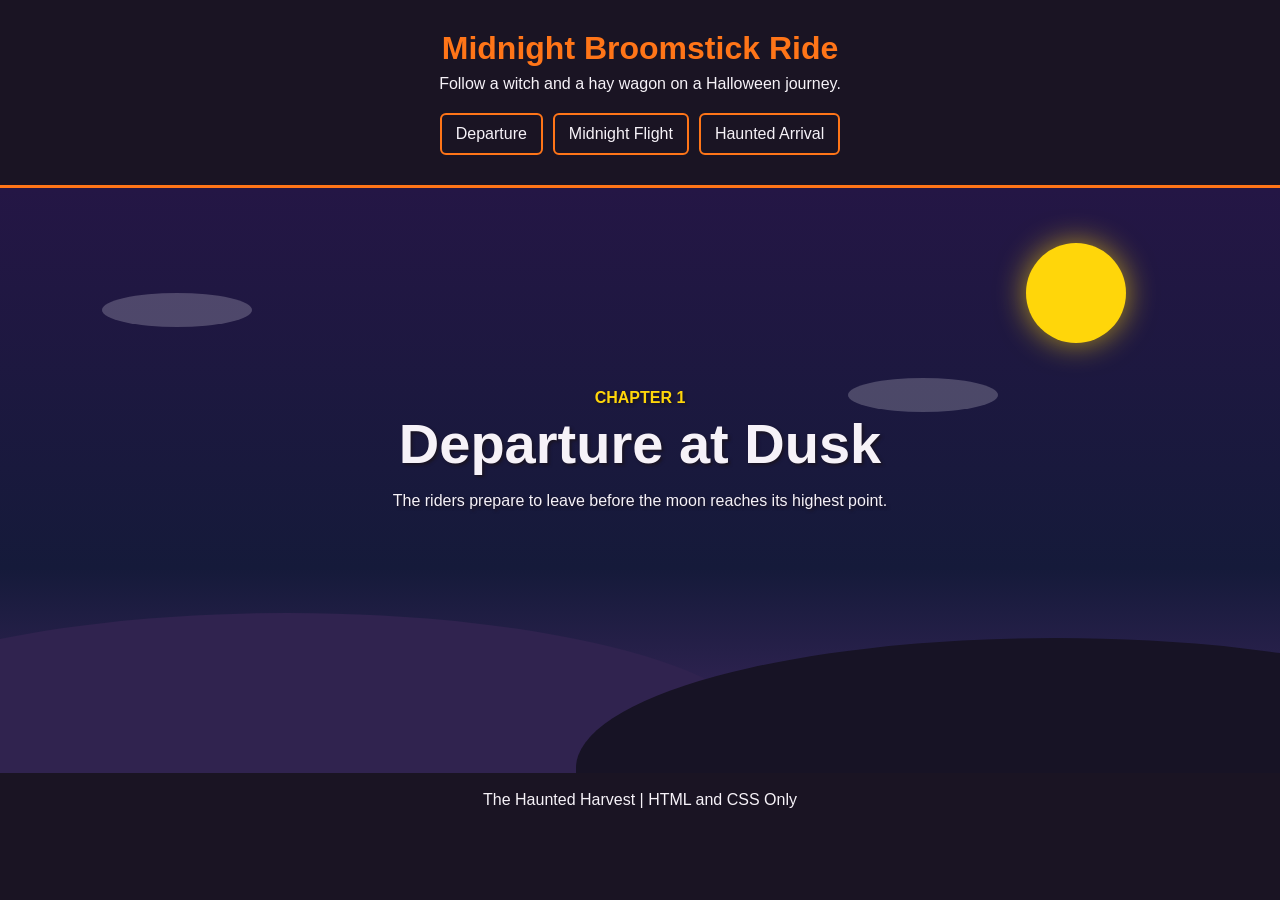
==== index.html @ 27c9c24b "Add Midnight Broomstick Ride starter" ====
<!DOCTYPE html>
<html lang="en">
<head>
    <meta charset="UTF-8">
    <meta name="viewport" content="width=device-width, initial-scale=1.0">
    <title>Midnight Broomstick Ride</title>
    <link rel="stylesheet" href="haunted-harvest.css">
</head>
<body>
    <header class="page-header">
        <h1>Midnight Broomstick Ride</h1>
        <p>Follow a witch and a hay wagon on a Halloween journey.</p>

        <nav class="scene-nav" aria-label="Scene navigation">
            <a href="#departure">Departure</a>
            <a href="#flight">Midnight Flight</a>
            <a href="#arrival">Haunted Arrival</a>
        </nav>
    </header>

    <main class="scenes">
        <section class="scene" id="departure">
            <div class="sky">
                <div class="moon" aria-hidden="true"></div>
                <div class="cloud cloud-one" aria-hidden="true"></div>
                <div class="cloud cloud-two" aria-hidden="true"></div>

                <!-- Characters and animations can be added inside this area. -->
                <div class="scene-message">
                    <p>Chapter 1</p>
                    <h2>Departure at Dusk</h2>
                    <p>The riders prepare to leave before the moon reaches its highest point.</p>
                </div>

                <div class="hill hill-back" aria-hidden="true"></div>
                <div class="hill hill-front" aria-hidden="true"></div>
            </div>
        </section>

        <section class="scene" id="flight">
            <div class="sky flight-sky">
                <div class="moon full-moon" aria-hidden="true"></div>
                <div class="cloud cloud-one" aria-hidden="true"></div>
                <div class="cloud cloud-two" aria-hidden="true"></div>

                <!-- Add the witch, owls, sparks, and hay wagon here. -->
                <div class="scene-message">
                    <p>Chapter 2</p>
                    <h2>Across the Midnight Sky</h2>
                    <p>The travelers move through the clouds under a glowing full moon.</p>
                </div>

                <div class="hill hill-back" aria-hidden="true"></div>
                <div class="hill hill-front" aria-hidden="true"></div>
            </div>
        </section>

        <section class="scene" id="arrival">
            <div class="sky arrival-sky">
                <div class="moon small-moon" aria-hidden="true"></div>
                <div class="cloud cloud-one" aria-hidden="true"></div>
                <div class="cloud cloud-two" aria-hidden="true"></div>

                <!-- Add the final destination and arrival action here. -->
                <div class="scene-message">
                    <p>Chapter 3</p>
                    <h2>Haunted Arrival</h2>
                    <p>The journey ends beyond the hills at a mysterious Halloween gathering.</p>
                </div>

                <div class="hill hill-back" aria-hidden="true"></div>
                <div class="hill hill-front" aria-hidden="true"></div>
            </div>
        </section>
    </main>

    <footer>
        <p>The Haunted Harvest | HTML and CSS Only</p>
    </footer>
</body>
</html>
---- haunted-harvest.css ----
/* Halloween color palette */
:root {
    --pumpkin: #ff7518;
    --candy-purple: #5a189a;
    --spider-black: #1a1423;
    --slime-green: #8ac926;
    --ghost-white: #f6f2f8;
    --candle-glow: #ffd60a;
    --night-blue: #151a3a;
    --hill-back: #30234f;
    --hill-front: #171325;
}

* {
    box-sizing: border-box;
}

html {
    scroll-behavior: smooth;
}

body {
    margin: 0;
    background-color: var(--spider-black);
    color: var(--ghost-white);
    font-family: Arial, Helvetica, sans-serif;
}

.page-header {
    padding: 24px 16px;
    text-align: center;
    background-color: var(--spider-black);
    border-bottom: 3px solid var(--pumpkin);
}

.page-header h1 {
    margin: 0 0 8px;
    color: var(--pumpkin);
}

.page-header p {
    margin: 0 0 20px;
}

.scene-nav {
    display: flex;
    flex-wrap: wrap;
    justify-content: center;
    gap: 10px;
}

.scene-nav a {
    padding: 10px 14px;
    border: 2px solid var(--pumpkin);
    border-radius: 6px;
    color: var(--ghost-white);
    text-decoration: none;
}

.scene-nav a:hover,
.scene-nav a:focus {
    background-color: var(--pumpkin);
    color: var(--spider-black);
}

.scene-nav a:focus-visible {
    outline: 3px solid var(--candle-glow);
    outline-offset: 3px;
}

/* CSS-only scene switching from the assignment starter code */
.scene {
    display: none;
}

.scenes:not(:has(.scene:target)) .scene:first-child {
    display: block;
}

.scene:target {
    display: block;
}

.sky {
    position: relative;
    min-height: 65vh;
    overflow: hidden;
    background: linear-gradient(#241645, var(--night-blue) 65%, #3f285f);
}

.flight-sky {
    background: linear-gradient(#0b102b, #25194b 70%, #4a2b63);
}

.arrival-sky {
    background: linear-gradient(#30184f, #a13e42 70%, var(--pumpkin));
}

.moon {
    position: absolute;
    top: 55px;
    right: 12%;
    width: 100px;
    height: 100px;
    border-radius: 50%;
    background-color: var(--candle-glow);
    box-shadow: 0 0 30px rgba(255, 214, 10, 0.65);
}

.full-moon {
    width: 125px;
    height: 125px;
}

.small-moon {
    width: 75px;
    height: 75px;
}

.cloud {
    position: absolute;
    width: 150px;
    height: 34px;
    border-radius: 50%;
    background-color: rgba(246, 242, 248, 0.22);
}

.cloud-one {
    top: 105px;
    left: 8%;
}

.cloud-two {
    top: 190px;
    right: 22%;
}

.scene-message {
    position: relative;
    z-index: 4;
    width: min(520px, 86%);
    margin: 0 auto;
    padding-top: 165px;
    text-align: center;
    text-shadow: 2px 2px 3px var(--spider-black);
}

.scene-message p:first-child {
    margin-bottom: 4px;
    color: var(--candle-glow);
    font-weight: bold;
    text-transform: uppercase;
}

.scene-message h2 {
    margin: 0 0 12px;
    font-size: clamp(2rem, 7vw, 3.5rem);
}

.hill {
    position: absolute;
    bottom: -100px;
    width: 75%;
    height: 260px;
    border-radius: 50% 50% 0 0;
}

.hill-back {
    left: -15%;
    background-color: var(--hill-back);
}

.hill-front {
    right: -20%;
    bottom: -125px;
    background-color: var(--hill-front);
}

footer {
    padding: 18px;
    text-align: center;
    background-color: var(--spider-black);
}

footer p {
    margin: 0;
}

@media (min-width: 700px) {
    .page-header {
        padding: 30px 20px;
    }

    .scene-message {
        padding-top: 185px;
    }
}

/* Limit movement for users who prefer reduced motion. */
@media (prefers-reduced-motion: reduce) {
    * {
        animation-duration: 0.01ms !important;
        animation-iteration-count: 1 !important;
        scroll-behavior: auto !important;
    }
}
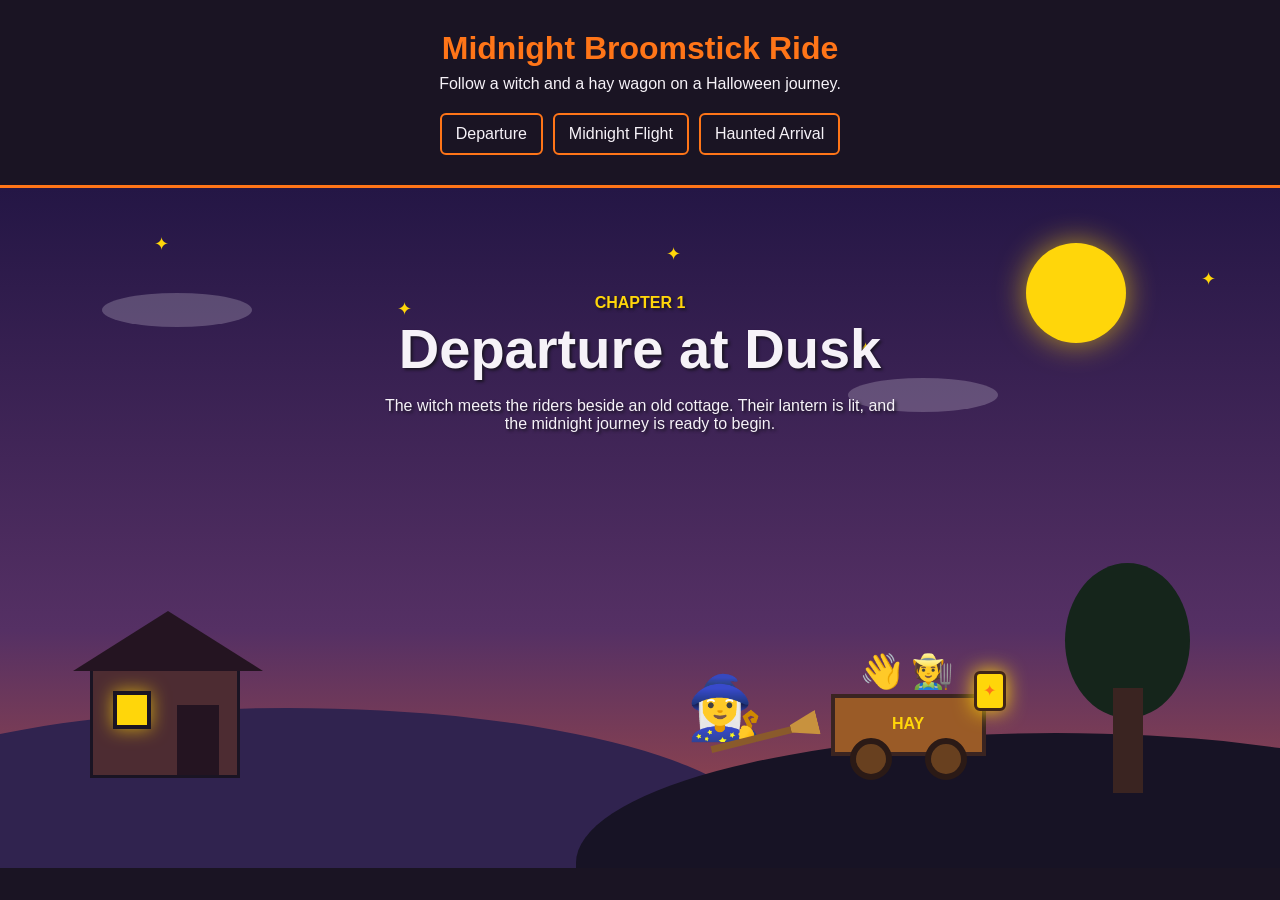
==== commit 240381f4: "Build departure scene" ====
--- a/index.html
+++ b/index.html
@@ -20,16 +20,51 @@
 
     <main class="scenes">
         <section class="scene" id="departure">
-            <div class="sky">
+            <div class="sky departure-sky">
+                <!-- Dusk background decorations -->
+                <div class="departure-stars" aria-hidden="true">
+                    <span>✦</span>
+                    <span>✦</span>
+                    <span>✦</span>
+                    <span>✦</span>
+                    <span>✦</span>
+                </div>
                 <div class="moon" aria-hidden="true"></div>
                 <div class="cloud cloud-one" aria-hidden="true"></div>
                 <div class="cloud cloud-two" aria-hidden="true"></div>
 
-                <!-- Characters and animations can be added inside this area. -->
-                <div class="scene-message">
+                <!-- Chapter title and short story introduction -->
+                <div class="scene-message departure-message">
                     <p>Chapter 1</p>
                     <h2>Departure at Dusk</h2>
-                    <p>The riders prepare to leave before the moon reaches its highest point.</p>
+                    <p>The witch meets the riders beside an old cottage. Their lantern is lit, and the midnight journey is ready to begin.</p>
+                </div>
+
+                <!-- Cottage and tree create the starting location -->
+                <div class="departure-cottage" aria-hidden="true">
+                    <div class="cottage-roof"></div>
+                    <div class="cottage-window"></div>
+                    <div class="cottage-door"></div>
+                </div>
+
+                <div class="departure-tree" aria-hidden="true">
+                    <div class="tree-top"></div>
+                    <div class="tree-trunk"></div>
+                </div>
+
+                <!-- The witch and wagon show human activity before takeoff -->
+                <div class="departure-characters" aria-hidden="true">
+                    <div class="waiting-witch">🧙‍♀️</div>
+                    <div class="waiting-broom"></div>
+
+                    <div class="hay-wagon">
+                        <div class="wagon-riders">👋 🧑‍🌾</div>
+                        <div class="wagon-hay">HAY</div>
+                        <div class="wagon-wheel wheel-left"></div>
+                        <div class="wagon-wheel wheel-right"></div>
+                    </div>
+
+                    <div class="departure-lantern">✦</div>
                 </div>
 
                 <div class="hill hill-back" aria-hidden="true"></div>
@@ -74,8 +109,5 @@
         </section>
     </main>
 
-    <footer>
-        <p>The Haunted Harvest | HTML and CSS Only</p>
-    </footer>
 </body>
 </html>
--- a/haunted-harvest.css
+++ b/haunted-harvest.css
@@ -176,14 +176,222 @@
     background-color: var(--hill-front);
 }
 
-footer {
-    padding: 18px;
+/* Departure scene background */
+.departure-sky {
+    min-height: 680px;
+    background: linear-gradient(#241645, #553064 65%, #a54b45);
+}
+
+.departure-stars span {
+    position: absolute;
+    color: var(--candle-glow);
+    font-size: 18px;
+}
+
+.departure-stars span:nth-child(1) {
+    top: 45px;
+    left: 12%;
+}
+
+.departure-stars span:nth-child(2) {
+    top: 110px;
+    left: 31%;
+}
+
+.departure-stars span:nth-child(3) {
+    top: 55px;
+    left: 52%;
+}
+
+.departure-stars span:nth-child(4) {
+    top: 150px;
+    left: 67%;
+}
+
+.departure-stars span:nth-child(5) {
+    top: 80px;
+    right: 5%;
+}
+
+.departure-message {
+    padding-top: 120px;
+}
+
+/* Small cottage beside the departure path */
+.departure-cottage {
+    position: absolute;
+    z-index: 2;
+    bottom: 90px;
+    left: 7%;
+    width: 150px;
+    height: 115px;
+    background-color: #4d2c32;
+    border: 3px solid var(--spider-black);
+}
+
+.cottage-roof {
+    position: absolute;
+    top: -55px;
+    left: -20px;
+    width: 0;
+    height: 0;
+    border-left: 95px solid transparent;
+    border-right: 95px solid transparent;
+    border-bottom: 60px solid #241421;
+}
+
+.cottage-window {
+    position: absolute;
+    top: 25px;
+    left: 20px;
+    width: 38px;
+    height: 38px;
+    background-color: var(--candle-glow);
+    border: 4px solid var(--spider-black);
+    box-shadow: 0 0 18px rgba(255, 214, 10, 0.7);
+}
+
+.cottage-door {
+    position: absolute;
+    right: 18px;
+    bottom: 0;
+    width: 42px;
+    height: 70px;
+    background-color: #241421;
+}
+
+/* Simple tree made with CSS shapes */
+.departure-tree {
+    position: absolute;
+    z-index: 2;
+    right: 7%;
+    bottom: 75px;
+    width: 125px;
+    height: 230px;
+}
+
+.tree-top {
+    position: absolute;
+    width: 125px;
+    height: 155px;
+    border-radius: 50%;
+    background-color: #15251b;
+}
+
+.tree-trunk {
+    position: absolute;
+    right: 47px;
+    bottom: 0;
+    width: 30px;
+    height: 105px;
+    background-color: #3a2421;
+}
+
+/* Characters and wagon waiting to begin the ride */
+.departure-characters {
+    position: absolute;
+    z-index: 4;
+    right: 23%;
+    bottom: 92px;
+    width: 300px;
+    height: 135px;
+}
+
+.waiting-witch {
+    position: absolute;
+    left: 0;
+    bottom: 32px;
+    font-size: 62px;
+}
+
+.waiting-broom {
+    position: absolute;
+    left: 24px;
+    bottom: 34px;
+    width: 92px;
+    height: 7px;
+    background-color: #8a5a2b;
+    transform: rotate(-14deg);
+}
+
+.waiting-broom::after {
+    content: "";
+    position: absolute;
+    right: -18px;
+    top: -10px;
+    width: 28px;
+    height: 25px;
+    background-color: #c8923e;
+    clip-path: polygon(0 35%, 100% 0, 100% 100%, 0 65%);
+}
+
+.hay-wagon {
+    position: absolute;
+    right: 0;
+    bottom: 20px;
+    width: 155px;
+    height: 62px;
+    border: 4px solid #3a2421;
+    background-color: #9a5b27;
+}
+
+.wagon-riders {
+    position: absolute;
+    top: -47px;
+    left: 25px;
+    font-size: 34px;
+}
+
+.wagon-hay {
+    padding-top: 17px;
+    color: var(--candle-glow);
+    font-weight: bold;
     text-align: center;
-    background-color: var(--spider-black);
-}
-
-footer p {
-    margin: 0;
+}
+
+.wagon-wheel {
+    position: absolute;
+    bottom: -28px;
+    width: 42px;
+    height: 42px;
+    border: 6px solid #2b1a16;
+    border-radius: 50%;
+    background-color: #68401f;
+}
+
+.wheel-left {
+    left: 15px;
+}
+
+.wheel-right {
+    right: 15px;
+}
+
+.departure-lantern {
+    position: absolute;
+    right: -20px;
+    bottom: 65px;
+    width: 32px;
+    height: 40px;
+    padding-top: 7px;
+    border: 3px solid #402517;
+    border-radius: 6px;
+    background-color: var(--candle-glow);
+    color: var(--pumpkin);
+    text-align: center;
+    box-shadow: 0 0 20px var(--candle-glow);
+    animation: departure-glow 2s ease-in-out infinite;
+}
+
+/* The lantern gently changes brightness. */
+@keyframes departure-glow {
+    0%, 100% {
+        opacity: 1;
+    }
+
+    50% {
+        opacity: 0.7;
+    }
 }
 
 @media (min-width: 700px) {
@@ -193,6 +401,31 @@
 
     .scene-message {
         padding-top: 185px;
+    }
+
+    .departure-message {
+        padding-top: 90px;
+    }
+}
+
+/* Keep the departure scene readable on small screens. */
+@media (max-width: 699px) {
+    .departure-cottage {
+        left: 3%;
+        transform: scale(0.8);
+        transform-origin: bottom left;
+    }
+
+    .departure-tree {
+        right: 0;
+        transform: scale(0.75);
+        transform-origin: bottom right;
+    }
+
+    .departure-characters {
+        right: 5%;
+        transform: scale(0.78);
+        transform-origin: bottom right;
     }
 }
 
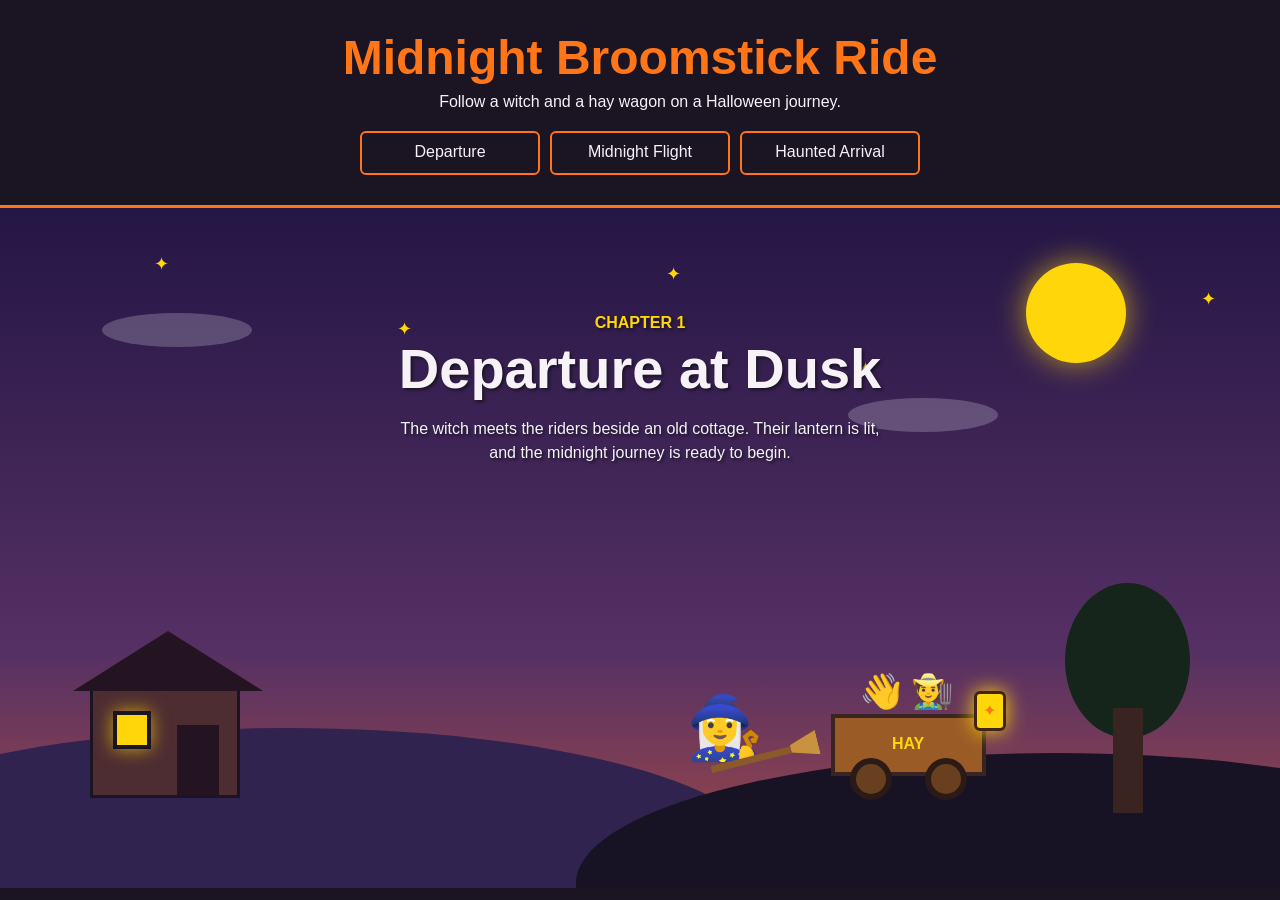
==== commit ccadd48d: "Build midnight flight scene" ====
--- a/index.html
+++ b/index.html
@@ -74,17 +74,53 @@
 
         <section class="scene" id="flight">
             <div class="sky flight-sky">
+                <!-- Ryan: Stars, moon, and clouds create the midnight background. -->
+                <div class="flight-stars" aria-hidden="true">
+                    <span>✦</span>
+                    <span>✦</span>
+                    <span>✦</span>
+                    <span>✦</span>
+                    <span>✦</span>
+                </div>
+
                 <div class="moon full-moon" aria-hidden="true"></div>
                 <div class="cloud cloud-one" aria-hidden="true"></div>
                 <div class="cloud cloud-two" aria-hidden="true"></div>
 
-                <!-- Add the witch, owls, sparks, and hay wagon here. -->
-                <div class="scene-message">
+                <!-- Ryan: Chapter title and story description. -->
+                <div class="scene-message flight-message">
                     <p>Chapter 2</p>
                     <h2>Across the Midnight Sky</h2>
-                    <p>The travelers move through the clouds under a glowing full moon.</p>
+                    <p>The witch guides the waving riders through the clouds while owls follow their journey.</p>
                 </div>
 
+                <!-- Ryan: Main characters and moving vehicle. -->
+                <div class="flight-action" aria-hidden="true">
+                    <div class="flight-witch">
+                        <span class="witch-character">🧙‍♀️</span>
+                        <span class="witch-broom"></span>
+                    </div>
+
+                    <div class="flight-wagon">
+                        <div class="flight-riders">👋 🧑‍🌾</div>
+                        <div class="flight-wagon-body">HAY</div>
+                        <div class="flight-wheel flight-wheel-left"></div>
+                        <div class="flight-wheel flight-wheel-right"></div>
+                    </div>
+
+                    <!-- Ryan: Owls will receive movement in the environment task. -->
+                    <span class="flight-owl owl-one">🦉</span>
+                    <span class="flight-owl owl-two">🦉</span>
+
+                    <!-- Ryan: Sparks will receive movement in the environment task. -->
+                    <div class="flight-sparks">
+                        <span>✦</span>
+                        <span>✦</span>
+                        <span>✦</span>
+                    </div>
+                </div>
+
+                <!-- Ryan: Hills create depth below the flying characters. -->
                 <div class="hill hill-back" aria-hidden="true"></div>
                 <div class="hill hill-front" aria-hidden="true"></div>
             </div>
@@ -92,19 +128,47 @@
 
         <section class="scene" id="arrival">
             <div class="sky arrival-sky">
+                <!-- Stars and clouds finish the nighttime journey -->
+                <div class="arrival-stars" aria-hidden="true">
+                    <span>✦</span>
+                    <span>✦</span>
+                    <span>✦</span>
+                    <span>✦</span>
+                </div>
                 <div class="moon small-moon" aria-hidden="true"></div>
                 <div class="cloud cloud-one" aria-hidden="true"></div>
                 <div class="cloud cloud-two" aria-hidden="true"></div>
 
-                <!-- Add the final destination and arrival action here. -->
-                <div class="scene-message">
+                <!-- Final chapter message -->
+                <div class="scene-message arrival-message">
                     <p>Chapter 3</p>
                     <h2>Haunted Arrival</h2>
-                    <p>The journey ends beyond the hills at a mysterious Halloween gathering.</p>
+                    <p>The riders land beside a glowing haunted house. Friendly ghosts and jack-o'-lanterns welcome them to the Halloween gathering.</p>
                 </div>
 
-                <div class="hill hill-back" aria-hidden="true"></div>
-                <div class="hill hill-front" aria-hidden="true"></div>
+                <!-- Haunted house is the final destination -->
+                <div class="haunted-house" aria-hidden="true">
+                    <div class="haunted-roof"></div>
+                    <div class="haunted-window window-left"></div>
+                    <div class="haunted-window window-right"></div>
+                    <div class="haunted-door"></div>
+                </div>
+
+                <!-- Graveyard details add to the Halloween setting -->
+                <div class="arrival-graveyard" aria-hidden="true">
+                    <div class="gravestone grave-one">RIP</div>
+                    <div class="gravestone grave-two">RIP</div>
+                    <div class="arrival-pumpkins">🎃 🎃 🎃</div>
+                </div>
+
+                <!-- The group has reached the gathering -->
+                <div class="arrival-group" aria-hidden="true">
+                    <span class="arrived-witch">🧙‍♀️</span>
+                    <span class="arrived-riders">👋 🧑‍🌾</span>
+                    <span class="welcome-ghost">👻</span>
+                </div>
+
+                <div class="arrival-ground" aria-hidden="true"></div>
             </div>
         </section>
     </main>
--- a/haunted-harvest.css
+++ b/haunted-harvest.css
@@ -394,6 +394,196 @@
     }
 }
 
+/* Haunted Arrival scene */
+.arrival-sky {
+    min-height: 680px;
+    background: linear-gradient(#150f35, #3c245d 68%, #72334e);
+}
+
+.arrival-stars span {
+    position: absolute;
+    color: var(--candle-glow);
+    font-size: 18px;
+}
+
+.arrival-stars span:nth-child(1) {
+    top: 55px;
+    left: 10%;
+}
+
+.arrival-stars span:nth-child(2) {
+    top: 125px;
+    left: 36%;
+}
+
+.arrival-stars span:nth-child(3) {
+    top: 75px;
+    right: 35%;
+}
+
+.arrival-stars span:nth-child(4) {
+    top: 145px;
+    right: 8%;
+}
+
+.arrival-message {
+    padding-top: 105px;
+}
+
+/* Simple haunted house made with CSS shapes */
+.haunted-house {
+    position: absolute;
+    z-index: 3;
+    bottom: 75px;
+    left: 8%;
+    width: 230px;
+    height: 190px;
+    border: 5px solid #17101f;
+    background-color: #382640;
+}
+
+.haunted-roof {
+    position: absolute;
+    top: -82px;
+    left: -30px;
+    width: 0;
+    height: 0;
+    border-left: 140px solid transparent;
+    border-right: 140px solid transparent;
+    border-bottom: 88px solid #17101f;
+}
+
+.haunted-window {
+    position: absolute;
+    top: 35px;
+    width: 48px;
+    height: 55px;
+    border: 5px solid #17101f;
+    background-color: var(--candle-glow);
+    box-shadow: 0 0 16px rgba(255, 214, 10, 0.7);
+}
+
+.window-left {
+    left: 28px;
+}
+
+.window-right {
+    right: 28px;
+}
+
+.haunted-door {
+    position: absolute;
+    bottom: 0;
+    left: 88px;
+    width: 55px;
+    height: 85px;
+    border: 4px solid #17101f;
+    border-bottom: 0;
+    border-radius: 28px 28px 0 0;
+    background-color: #24152b;
+}
+
+.haunted-door::after {
+    content: "";
+    position: absolute;
+    top: 42px;
+    right: 8px;
+    width: 7px;
+    height: 7px;
+    border-radius: 50%;
+    background-color: var(--candle-glow);
+}
+
+/* Gravestones and pumpkins decorate the yard */
+.arrival-graveyard {
+    position: absolute;
+    z-index: 4;
+    right: 7%;
+    bottom: 80px;
+    width: 280px;
+    height: 135px;
+}
+
+.gravestone {
+    position: absolute;
+    bottom: 0;
+    width: 70px;
+    height: 88px;
+    padding-top: 30px;
+    border-radius: 35px 35px 5px 5px;
+    background-color: #777184;
+    color: #282331;
+    font-weight: bold;
+    text-align: center;
+}
+
+.grave-one {
+    right: 20px;
+}
+
+.grave-two {
+    right: 105px;
+    height: 72px;
+}
+
+.arrival-pumpkins {
+    position: absolute;
+    right: 0;
+    bottom: -5px;
+    font-size: 34px;
+}
+
+/* Arriving travelers and their ghost host */
+.arrival-group {
+    position: absolute;
+    z-index: 5;
+    bottom: 80px;
+    left: 42%;
+    width: 260px;
+    height: 120px;
+}
+
+.arrived-witch {
+    position: absolute;
+    left: 0;
+    bottom: 0;
+    font-size: 60px;
+}
+
+.arrived-riders {
+    position: absolute;
+    left: 85px;
+    bottom: 5px;
+    font-size: 42px;
+}
+
+.welcome-ghost {
+    position: absolute;
+    right: 0;
+    top: 0;
+    font-size: 55px;
+    animation: ghost-float 3s ease-in-out infinite;
+}
+
+.arrival-ground {
+    position: absolute;
+    bottom: 0;
+    width: 100%;
+    height: 115px;
+    background-color: #171325;
+}
+
+/* The welcoming ghost slowly floats up and down. */
+@keyframes ghost-float {
+    0%, 100% {
+        transform: translateY(0);
+    }
+
+    50% {
+        transform: translateY(-18px);
+    }
+}
+
 @media (min-width: 700px) {
     .page-header {
         padding: 30px 20px;
@@ -405,6 +595,10 @@
 
     .departure-message {
         padding-top: 90px;
+    }
+
+    .arrival-message {
+        padding-top: 80px;
     }
 }
 
@@ -427,6 +621,24 @@
         transform: scale(0.78);
         transform-origin: bottom right;
     }
+
+    .haunted-house {
+        left: 2%;
+        transform: scale(0.72);
+        transform-origin: bottom left;
+    }
+
+    .arrival-group {
+        left: 30%;
+        transform: scale(0.75);
+        transform-origin: bottom center;
+    }
+
+    .arrival-graveyard {
+        right: 0;
+        transform: scale(0.65);
+        transform-origin: bottom right;
+    }
 }
 
 /* Limit movement for users who prefer reduced motion. */
@@ -437,3 +649,418 @@
         scroll-behavior: auto !important;
     }
 }
+
+/* Task 3: Shared responsive layout */
+.page-header h1 {
+    font-size: clamp(1.8rem, 6vw, 3rem);
+}
+
+.page-header > p {
+    max-width: 650px;
+    margin-right: auto;
+    margin-left: auto;
+}
+
+.scene-nav a {
+    min-height: 44px;
+    flex: 0 1 180px;
+}
+
+.scene-message {
+    padding-right: 16px;
+    padding-left: 16px;
+}
+
+.scene-message p:last-child {
+    max-width: 580px;
+    margin-right: auto;
+    margin-left: auto;
+    line-height: 1.5;
+}
+
+/* Phone layout */
+@media (max-width: 699px) {
+    .page-header {
+        padding: 18px 12px;
+    }
+
+    .page-header p {
+        margin-bottom: 14px;
+        font-size: 0.95rem;
+    }
+
+    .scene-nav {
+        gap: 8px;
+    }
+
+    .scene-nav a {
+        flex: 1 1 125px;
+        padding: 10px 8px;
+    }
+
+    .departure-sky,
+    .flight-sky,
+    .arrival-sky {
+        min-height: 720px;
+    }
+
+    .moon {
+        top: 42px;
+        right: 6%;
+        width: 78px;
+        height: 78px;
+    }
+
+    .full-moon {
+        width: 95px;
+        height: 95px;
+    }
+
+    .cloud {
+        width: 110px;
+        height: 28px;
+    }
+
+    .cloud-one {
+        top: 90px;
+        left: 3%;
+    }
+
+    .cloud-two {
+        top: 175px;
+        right: 8%;
+    }
+
+    .scene-message,
+    .departure-message,
+    .arrival-message {
+        width: 94%;
+        padding-top: 115px;
+    }
+
+    .scene-message h2 {
+        font-size: clamp(1.9rem, 9vw, 2.7rem);
+    }
+
+    .scene-message p:last-child {
+        font-size: 0.95rem;
+    }
+
+    .hill {
+        width: 90%;
+        height: 230px;
+    }
+
+    .departure-cottage {
+        bottom: 85px;
+        transform: scale(0.7);
+    }
+
+    .departure-tree {
+        bottom: 70px;
+        transform: scale(0.65);
+    }
+
+    .departure-characters {
+        right: 1%;
+        bottom: 82px;
+        transform: scale(0.68);
+    }
+
+    .haunted-house {
+        bottom: 78px;
+        transform: scale(0.68);
+    }
+
+    .arrival-group {
+        left: 28%;
+        bottom: 185px;
+        transform: scale(0.68);
+    }
+
+    .arrival-graveyard {
+        bottom: 70px;
+        transform: scale(0.58);
+    }
+}
+
+/* Extra adjustments for narrow phones */
+@media (max-width: 420px) {
+    .scene-nav a {
+        flex-basis: 100%;
+    }
+
+    .departure-sky,
+    .flight-sky,
+    .arrival-sky {
+        min-height: 760px;
+    }
+
+    .departure-cottage {
+        left: 0;
+        transform: scale(0.62);
+    }
+
+    .departure-tree {
+        transform: scale(0.58);
+    }
+
+    .departure-characters {
+        transform: scale(0.6);
+    }
+
+    .haunted-house {
+        left: 0;
+        transform: scale(0.6);
+    }
+
+    .arrival-group {
+        left: 20%;
+        bottom: 200px;
+        transform: scale(0.6);
+    }
+
+    .arrival-graveyard {
+        transform: scale(0.52);
+    }
+}
+
+/* Tablet layout */
+@media (min-width: 700px) and (max-width: 999px) {
+    .departure-sky,
+    .flight-sky,
+    .arrival-sky {
+        min-height: 700px;
+    }
+
+    .departure-cottage,
+    .departure-tree,
+    .departure-characters {
+        transform: scale(0.88);
+    }
+
+    .departure-cottage,
+    .departure-tree {
+        transform-origin: bottom center;
+    }
+
+    .departure-characters {
+        right: 12%;
+        transform-origin: bottom right;
+    }
+
+    .haunted-house {
+        left: 3%;
+        transform: scale(0.82);
+        transform-origin: bottom left;
+    }
+
+    .arrival-group {
+        left: 37%;
+        transform: scale(0.82);
+        transform-origin: bottom center;
+    }
+
+    .arrival-graveyard {
+        right: 1%;
+        transform: scale(0.75);
+        transform-origin: bottom right;
+    }
+}
+
+/* Desktop layout */
+@media (min-width: 1000px) {
+    .departure-sky,
+    .flight-sky,
+    .arrival-sky {
+        min-height: 680px;
+    }
+
+    .scene-message {
+        max-width: 650px;
+    }
+}
+
+/* Ryan: Midnight Flight scene. */
+.flight-sky {
+    min-height: 680px;
+    background: linear-gradient(#080d27, #25194b 68%, #4a2b63);
+}
+
+.flight-stars span {
+    position: absolute;
+    color: var(--candle-glow);
+    font-size: 18px;
+}
+
+.flight-stars span:nth-child(1) {
+    top: 50px;
+    left: 8%;
+}
+
+.flight-stars span:nth-child(2) {
+    top: 125px;
+    left: 26%;
+}
+
+.flight-stars span:nth-child(3) {
+    top: 70px;
+    left: 48%;
+}
+
+.flight-stars span:nth-child(4) {
+    top: 150px;
+    right: 28%;
+}
+
+.flight-stars span:nth-child(5) {
+    top: 85px;
+    right: 7%;
+}
+
+.flight-message {
+    padding-top: 100px;
+}
+
+/* Ryan: Holds the witch, wagon, owls, and sparks. */
+.flight-action {
+    position: absolute;
+    z-index: 5;
+    right: 8%;
+    bottom: 145px;
+    width: 700px;
+    max-width: 85%;
+    height: 210px;
+}
+
+/* Ryan: Witch and broom. */
+.flight-witch {
+    position: absolute;
+    top: 20px;
+    left: 5%;
+    width: 175px;
+    height: 90px;
+}
+
+.witch-character {
+    position: absolute;
+    left: 30px;
+    bottom: 14px;
+    font-size: 70px;
+}
+
+.witch-broom {
+    position: absolute;
+    left: 10px;
+    bottom: 18px;
+    width: 145px;
+    height: 8px;
+    background-color: #8a5a2b;
+    transform: rotate(-8deg);
+}
+
+.witch-broom::after {
+    content: "";
+    position: absolute;
+    right: -25px;
+    top: -12px;
+    width: 38px;
+    height: 30px;
+    background-color: #c8923e;
+    clip-path: polygon(0 35%, 100% 0, 100% 100%, 0 65%);
+}
+
+/* Ryan: Flying hay wagon and riders. */
+.flight-wagon {
+    position: absolute;
+    right: 5%;
+    bottom: 18px;
+    width: 190px;
+    height: 80px;
+}
+
+.flight-riders {
+    position: absolute;
+    top: -43px;
+    left: 43px;
+    font-size: 40px;
+}
+
+.flight-wagon-body {
+    width: 190px;
+    height: 72px;
+    padding-top: 22px;
+    border: 5px solid #3a2421;
+    background-color: #9a5b27;
+    color: var(--candle-glow);
+    font-weight: bold;
+    text-align: center;
+}
+
+.flight-wheel {
+    position: absolute;
+    bottom: -22px;
+    width: 45px;
+    height: 45px;
+    border: 6px solid #2b1a16;
+    border-radius: 50%;
+    background-color: #68401f;
+}
+
+.flight-wheel-left {
+    left: 20px;
+}
+
+.flight-wheel-right {
+    right: 20px;
+}
+
+/* Ryan: Owls fly near the travelers. */
+.flight-owl {
+    position: absolute;
+    font-size: 40px;
+}
+
+.owl-one {
+    top: 0;
+    left: 45%;
+}
+
+.owl-two {
+    top: 75px;
+    left: 58%;
+    font-size: 32px;
+}
+
+/* Ryan: Spark trail behind the broom. */
+.flight-sparks {
+    position: absolute;
+    top: 92px;
+    left: 1%;
+    color: var(--candle-glow);
+    font-size: 22px;
+    letter-spacing: 12px;
+}
+
+/* Ryan: Keeps the Flight scene readable on small screens. */
+@media (max-width: 699px) {
+    .flight-message {
+        padding-top: 115px;
+    }
+
+    .flight-action {
+        right: 2%;
+        bottom: 115px;
+        max-width: 96%;
+        transform: scale(0.78);
+        transform-origin: bottom right;
+    }
+
+    .flight-witch {
+        left: 0;
+    }
+
+    .flight-wagon {
+        right: 0;
+    }
+}
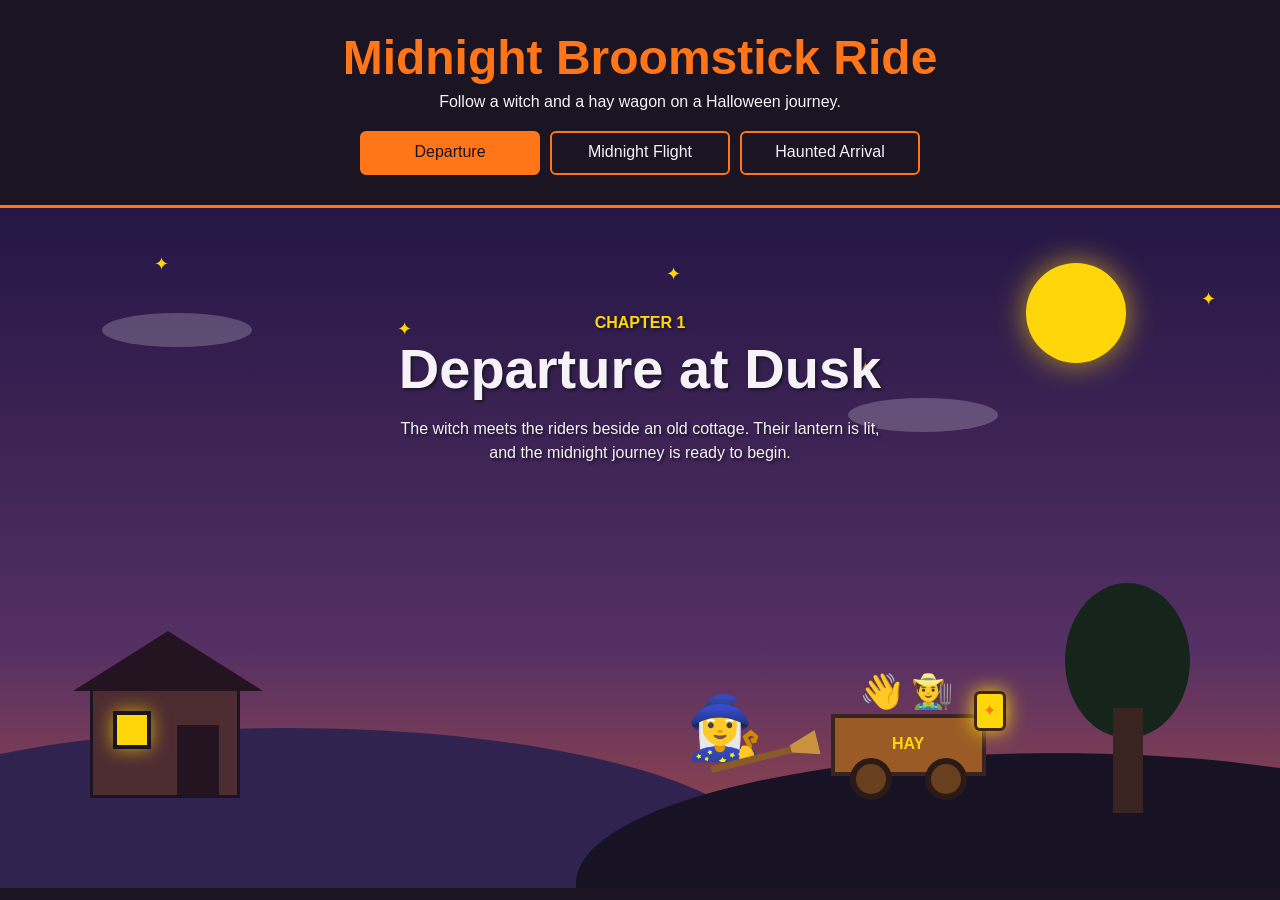
==== commit 017904af: "Add scene interactions" ====
--- a/index.html
+++ b/index.html
@@ -120,9 +120,22 @@
                     </div>
                 </div>
 
+                <!-- Ryan: Trees move below the travelers to show forward motion. -->
+                <div class="flight-trees" aria-hidden="true">
+                    <span class="flight-tree tree-one">🌲</span>
+                    <span class="flight-tree tree-two">🌲</span>
+                    <span class="flight-tree tree-three">🌲</span>
+                    <span class="flight-tree tree-four">🌲</span>
+                </div>
+
                 <!-- Ryan: Hills create depth below the flying characters. -->
                 <div class="hill hill-back" aria-hidden="true"></div>
                 <div class="hill hill-front" aria-hidden="true"></div>
+
+                <!-- Ryan: CSS-only link continues the story to the final chapter. -->
+                <a class="next-scene-link" href="#arrival">
+                    Continue to Haunted Arrival
+                </a>
             </div>
         </section>
 
--- a/haunted-harvest.css
+++ b/haunted-harvest.css
@@ -1064,3 +1064,255 @@
         right: 0;
     }
 }
+
+/* Ryan: Witch and wagon movement. */
+.flight-witch {
+    animation: witch-flight 6s ease-in-out infinite;
+}
+
+.flight-wagon {
+    animation: wagon-flight 7s ease-in-out infinite;
+}
+
+/* Ryan: The witch gently moves through the sky. */
+@keyframes witch-flight {
+    0%, 100% {
+        transform: translate(0, 0) rotate(-2deg);
+    }
+
+    50% {
+        transform: translate(45px, -24px) rotate(2deg);
+    }
+}
+
+/* Ryan: The wagon follows with a slower floating motion. */
+@keyframes wagon-flight {
+    0%, 100% {
+        transform: translate(0, 0) rotate(1deg);
+    }
+
+    50% {
+        transform: translate(-35px, -18px) rotate(-2deg);
+    }
+}
+
+/* Ryan: Flight environment animations. */
+
+/* Ryan: Clouds move in opposite directions across the sky. */
+.flight-sky .cloud-one {
+    animation: cloud-move-right 14s linear infinite;
+}
+
+.flight-sky .cloud-two {
+    animation: cloud-move-left 18s linear infinite;
+}
+
+@keyframes cloud-move-right {
+    from {
+        transform: translateX(-180px);
+    }
+
+    to {
+        transform: translateX(85vw);
+    }
+}
+
+@keyframes cloud-move-left {
+    from {
+        transform: translateX(180px);
+    }
+
+    to {
+        transform: translateX(-85vw);
+    }
+}
+
+/* Ryan: Each owl follows a slightly different flight path. */
+.owl-one {
+    animation: owl-flight-one 4s ease-in-out infinite;
+}
+
+.owl-two {
+    animation: owl-flight-two 5s ease-in-out infinite;
+}
+
+@keyframes owl-flight-one {
+    0%, 100% {
+        transform: translate(0, 0) rotate(-4deg);
+    }
+
+    50% {
+        transform: translate(30px, -20px) rotate(4deg);
+    }
+}
+
+@keyframes owl-flight-two {
+    0%, 100% {
+        transform: translate(0, 0);
+    }
+
+    50% {
+        transform: translate(-25px, 16px);
+    }
+}
+
+/* Ryan: Sparks fade behind the witch's broom. */
+.flight-sparks span {
+    display: inline-block;
+    animation: spark-fade 1.2s ease-out infinite;
+}
+
+.flight-sparks span:nth-child(2) {
+    animation-delay: 0.3s;
+}
+
+.flight-sparks span:nth-child(3) {
+    animation-delay: 0.6s;
+}
+
+@keyframes spark-fade {
+    0% {
+        opacity: 1;
+        transform: translate(0, 0) scale(1);
+    }
+
+    100% {
+        opacity: 0;
+        transform: translate(-35px, 18px) scale(0.4);
+    }
+}
+
+/* Ryan: Trees sit near the bottom of the Flight scene. */
+.flight-trees {
+    position: absolute;
+    z-index: 2;
+    bottom: 65px;
+    left: 0;
+    display: flex;
+    justify-content: space-around;
+    width: 100%;
+    pointer-events: none;
+}
+
+.flight-tree {
+    display: inline-block;
+    font-size: 82px;
+    transform-origin: bottom center;
+    animation: tree-sway 3s ease-in-out infinite;
+}
+
+.tree-two,
+.tree-four {
+    animation-delay: 0.8s;
+}
+
+.tree-two {
+    font-size: 66px;
+}
+
+.tree-three {
+    font-size: 92px;
+}
+
+@keyframes tree-sway {
+    0%, 100% {
+        transform: rotate(-2deg);
+    }
+
+    50% {
+        transform: rotate(3deg);
+    }
+}
+
+/* Ryan: Makes the trees smaller on phones. */
+@media (max-width: 699px) {
+    .flight-trees {
+        bottom: 55px;
+    }
+
+    .flight-tree {
+        font-size: 58px;
+    }
+
+    .tree-two {
+        font-size: 48px;
+    }
+
+    .tree-three {
+        font-size: 65px;
+    }
+}
+
+/* Ryan: Navigation and scene interactions. */
+
+/* Ryan: Navigation buttons respond to mouse and keyboard use. */
+.scene-nav a {
+    transition: background-color 0.25s ease,
+                color 0.25s ease,
+                transform 0.25s ease;
+}
+
+.scene-nav a:hover {
+    transform: translateY(-3px);
+}
+
+.scene-nav a:focus-visible {
+    outline: 3px solid var(--candle-glow);
+    outline-offset: 4px;
+}
+
+/* Ryan: Shows which chapter is currently open. */
+body:not(:has(.scene:target)) .scene-nav a[href="#departure"],
+body:has(#departure:target) .scene-nav a[href="#departure"],
+body:has(#flight:target) .scene-nav a[href="#flight"],
+body:has(#arrival:target) .scene-nav a[href="#arrival"] {
+    background-color: var(--pumpkin);
+    color: var(--spider-black);
+}
+
+/* Ryan: Continue button at the bottom of the Flight scene. */
+.next-scene-link {
+    position: absolute;
+    z-index: 8;
+    bottom: 22px;
+    left: 50%;
+    min-height: 44px;
+    padding: 12px 18px;
+    border: 2px solid var(--candle-glow);
+    border-radius: 6px;
+    background-color: var(--spider-black);
+    color: var(--ghost-white);
+    text-decoration: none;
+    transform: translateX(-50%);
+    transition: background-color 0.25s ease,
+                color 0.25s ease,
+                box-shadow 0.25s ease;
+}
+
+.next-scene-link:hover,
+.next-scene-link:focus {
+    background-color: var(--candle-glow);
+    color: var(--spider-black);
+    box-shadow: 0 0 18px var(--candle-glow);
+}
+
+.next-scene-link:focus-visible {
+    outline: 3px solid var(--ghost-white);
+    outline-offset: 4px;
+}
+
+/* Ryan: Small visual reactions inside the Flight scene. */
+.flight-witch:hover .witch-character,
+.flight-wagon:hover,
+.flight-owl:hover {
+    filter: drop-shadow(0 0 10px var(--candle-glow));
+}
+
+/* Ryan: Keeps the Continue button readable on phones. */
+@media (max-width: 699px) {
+    .next-scene-link {
+        bottom: 16px;
+        width: 82%;
+        text-align: center;
+    }
+}
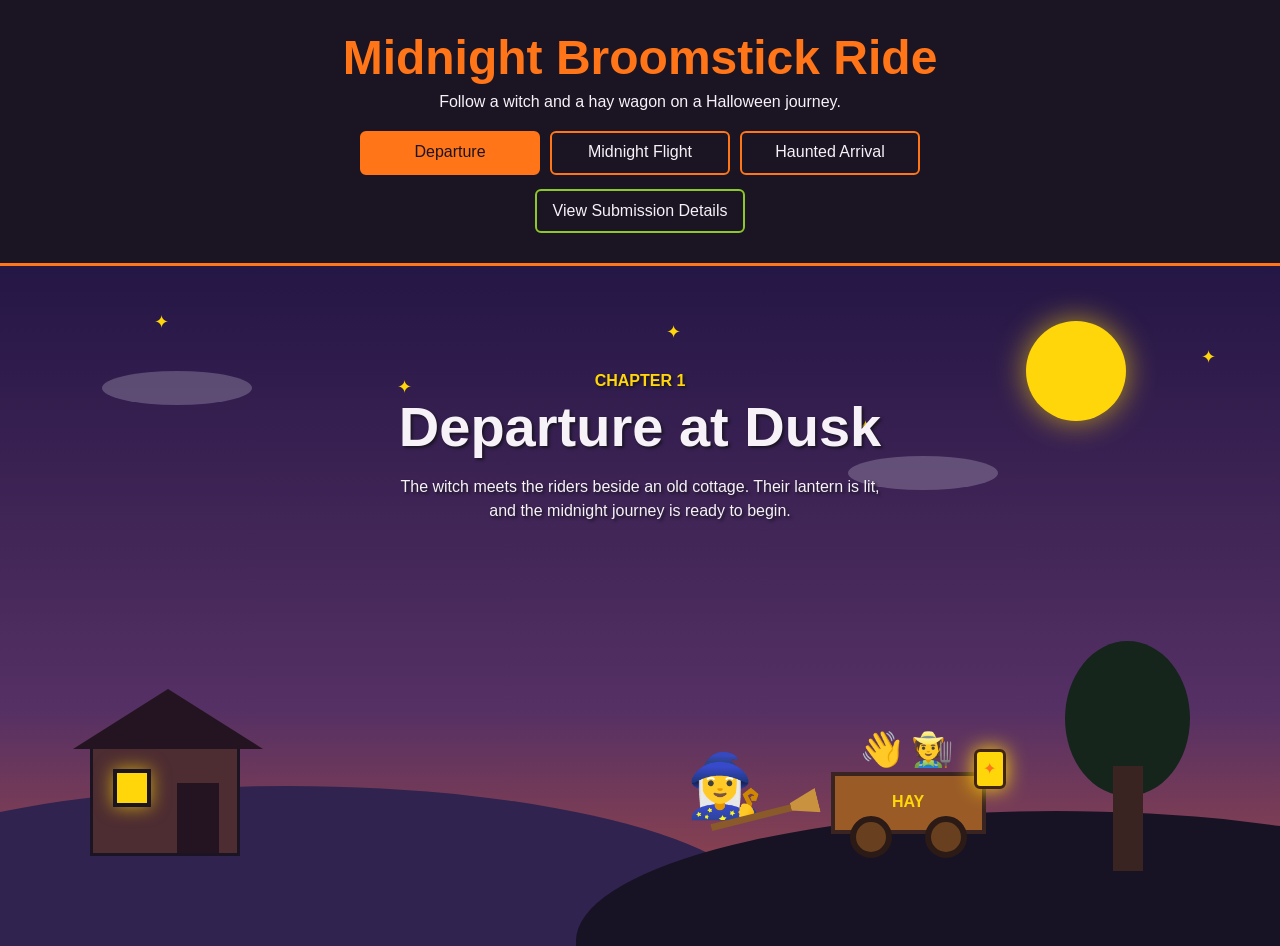
==== commit 9adae84a: "Improve project accessibility" ====
--- a/index.html
+++ b/index.html
@@ -3,10 +3,14 @@
 <head>
     <meta charset="UTF-8">
     <meta name="viewport" content="width=device-width, initial-scale=1.0">
+    <meta name="description" content="A CSS-only Halloween journey through three animated scenes.">
     <title>Midnight Broomstick Ride</title>
     <link rel="stylesheet" href="haunted-harvest.css">
 </head>
 <body>
+    <!-- Darsh: Skip link helps keyboard users reach the story quickly. -->
+    <a class="skip-link" href="#main-content">Skip to main content</a>
+
     <header class="page-header">
         <h1>Midnight Broomstick Ride</h1>
         <p>Follow a witch and a hay wagon on a Halloween journey.</p>
@@ -16,10 +20,14 @@
             <a href="#flight">Midnight Flight</a>
             <a href="#arrival">Haunted Arrival</a>
         </nav>
+
+        <a class="project-details-link" href="submission_Template_halloween.html">
+            View Submission Details
+        </a>
     </header>
 
-    <main class="scenes">
-        <section class="scene" id="departure">
+    <main class="scenes" id="main-content">
+        <section class="scene" id="departure" aria-labelledby="departure-title">
             <div class="sky departure-sky">
                 <!-- Dusk background decorations -->
                 <div class="departure-stars" aria-hidden="true">
@@ -36,7 +44,7 @@
                 <!-- Chapter title and short story introduction -->
                 <div class="scene-message departure-message">
                     <p>Chapter 1</p>
-                    <h2>Departure at Dusk</h2>
+                    <h2 id="departure-title">Departure at Dusk</h2>
                     <p>The witch meets the riders beside an old cottage. Their lantern is lit, and the midnight journey is ready to begin.</p>
                 </div>
 
@@ -72,7 +80,7 @@
             </div>
         </section>
 
-        <section class="scene" id="flight">
+        <section class="scene" id="flight" aria-labelledby="flight-title">
             <div class="sky flight-sky">
                 <!-- Ryan: Stars, moon, and clouds create the midnight background. -->
                 <div class="flight-stars" aria-hidden="true">
@@ -90,7 +98,7 @@
                 <!-- Ryan: Chapter title and story description. -->
                 <div class="scene-message flight-message">
                     <p>Chapter 2</p>
-                    <h2>Across the Midnight Sky</h2>
+                    <h2 id="flight-title">Across the Midnight Sky</h2>
                     <p>The witch guides the waving riders through the clouds while owls follow their journey.</p>
                 </div>
 
@@ -139,7 +147,7 @@
             </div>
         </section>
 
-        <section class="scene" id="arrival">
+        <section class="scene" id="arrival" aria-labelledby="arrival-title">
             <div class="sky arrival-sky">
                 <!-- Stars and clouds finish the nighttime journey -->
                 <div class="arrival-stars" aria-hidden="true">
@@ -155,7 +163,7 @@
                 <!-- Final chapter message -->
                 <div class="scene-message arrival-message">
                     <p>Chapter 3</p>
-                    <h2>Haunted Arrival</h2>
+                    <h2 id="arrival-title">Haunted Arrival</h2>
                     <p>The riders land beside a glowing haunted house. Friendly ghosts and jack-o'-lanterns welcome them to the Halloween gathering.</p>
                 </div>
 
--- a/haunted-harvest.css
+++ b/haunted-harvest.css
@@ -643,10 +643,13 @@
 
 /* Limit movement for users who prefer reduced motion. */
 @media (prefers-reduced-motion: reduce) {
-    * {
+    *,
+    *::before,
+    *::after {
         animation-duration: 0.01ms !important;
         animation-iteration-count: 1 !important;
         scroll-behavior: auto !important;
+        transition-duration: 0.01ms !important;
     }
 }
 
@@ -1316,3 +1319,187 @@
         text-align: center;
     }
 }
+
+/* Darsh: Final accessibility and submission styles. */
+.skip-link {
+    position: absolute;
+    z-index: 20;
+    top: -60px;
+    left: 12px;
+    padding: 10px 14px;
+    border: 3px solid var(--candle-glow);
+    border-radius: 5px;
+    background-color: var(--spider-black);
+    color: var(--ghost-white);
+}
+
+.skip-link:focus {
+    top: 12px;
+}
+
+.project-details-link {
+    display: inline-block;
+    min-height: 44px;
+    margin-top: 14px;
+    padding: 11px 16px;
+    border: 2px solid var(--slime-green);
+    border-radius: 6px;
+    color: var(--ghost-white);
+    text-decoration: none;
+}
+
+.project-details-link:hover,
+.project-details-link:focus {
+    background-color: var(--slime-green);
+    color: var(--spider-black);
+}
+
+.project-details-link:focus-visible {
+    outline: 3px solid var(--candle-glow);
+    outline-offset: 4px;
+}
+
+/* Darsh: Submission page layout. */
+.submission-main {
+    width: min(920px, 92%);
+    margin: 30px auto;
+}
+
+.submission-card {
+    margin-bottom: 24px;
+    padding: 24px;
+    border: 2px solid var(--candy-purple);
+    border-radius: 10px;
+    background-color: #251d32;
+}
+
+.submission-card h2 {
+    margin-top: 0;
+    color: var(--pumpkin);
+}
+
+.submission-card h3 {
+    color: var(--candle-glow);
+}
+
+.submission-card a {
+    color: var(--candle-glow);
+}
+
+.submission-card a:hover,
+.submission-card a:focus {
+    color: var(--ghost-white);
+}
+
+.table-wrap {
+    overflow-x: auto;
+}
+
+.submission-table {
+    width: 100%;
+    border-collapse: collapse;
+}
+
+.submission-table th,
+.submission-table td {
+    padding: 12px;
+    border: 1px solid #81758f;
+    text-align: left;
+    vertical-align: top;
+}
+
+.submission-table th {
+    background-color: #3a294d;
+    color: var(--candle-glow);
+}
+
+.submission-checklist {
+    padding-left: 22px;
+    line-height: 1.7;
+}
+
+.submission-note {
+    padding: 12px;
+    border-left: 5px solid var(--pumpkin);
+    background-color: #30253d;
+}
+
+.submission-actions {
+    display: flex;
+    flex-wrap: wrap;
+    gap: 12px;
+    margin-top: 20px;
+}
+
+.submission-actions a {
+    min-height: 44px;
+    padding: 11px 16px;
+    border: 2px solid var(--pumpkin);
+    border-radius: 6px;
+    color: var(--ghost-white);
+    text-decoration: none;
+}
+
+.submission-actions a:hover,
+.submission-actions a:focus {
+    background-color: var(--pumpkin);
+    color: var(--spider-black);
+}
+
+.submission-actions a:focus-visible {
+    outline: 3px solid var(--candle-glow);
+    outline-offset: 4px;
+}
+
+/* Darsh: Submission tables stack into labeled blocks on phones. */
+@media (max-width: 600px) {
+    .submission-card {
+        padding: 18px;
+    }
+
+    .submission-table,
+    .submission-table thead,
+    .submission-table tbody,
+    .submission-table tr,
+    .submission-table th,
+    .submission-table td {
+        display: block;
+        width: 100%;
+    }
+
+    .submission-table thead {
+        position: absolute;
+        width: 1px;
+        height: 1px;
+        overflow: hidden;
+        clip: rect(0 0 0 0);
+    }
+
+    .submission-table tr {
+        margin-bottom: 16px;
+        border: 1px solid #81758f;
+    }
+
+    .submission-table td {
+        border: 0;
+        border-bottom: 1px solid #554a61;
+    }
+
+    .submission-table td::before {
+        display: block;
+        margin-bottom: 4px;
+        color: var(--candle-glow);
+        font-weight: bold;
+        content: attr(data-label);
+    }
+}
+
+/* Darsh: Keeps focus indicators visible in high-contrast mode. */
+@media (forced-colors: active) {
+    .scene-nav a,
+    .next-scene-link,
+    .project-details-link,
+    .submission-actions a {
+        border: 2px solid ButtonText;
+    }
+}
